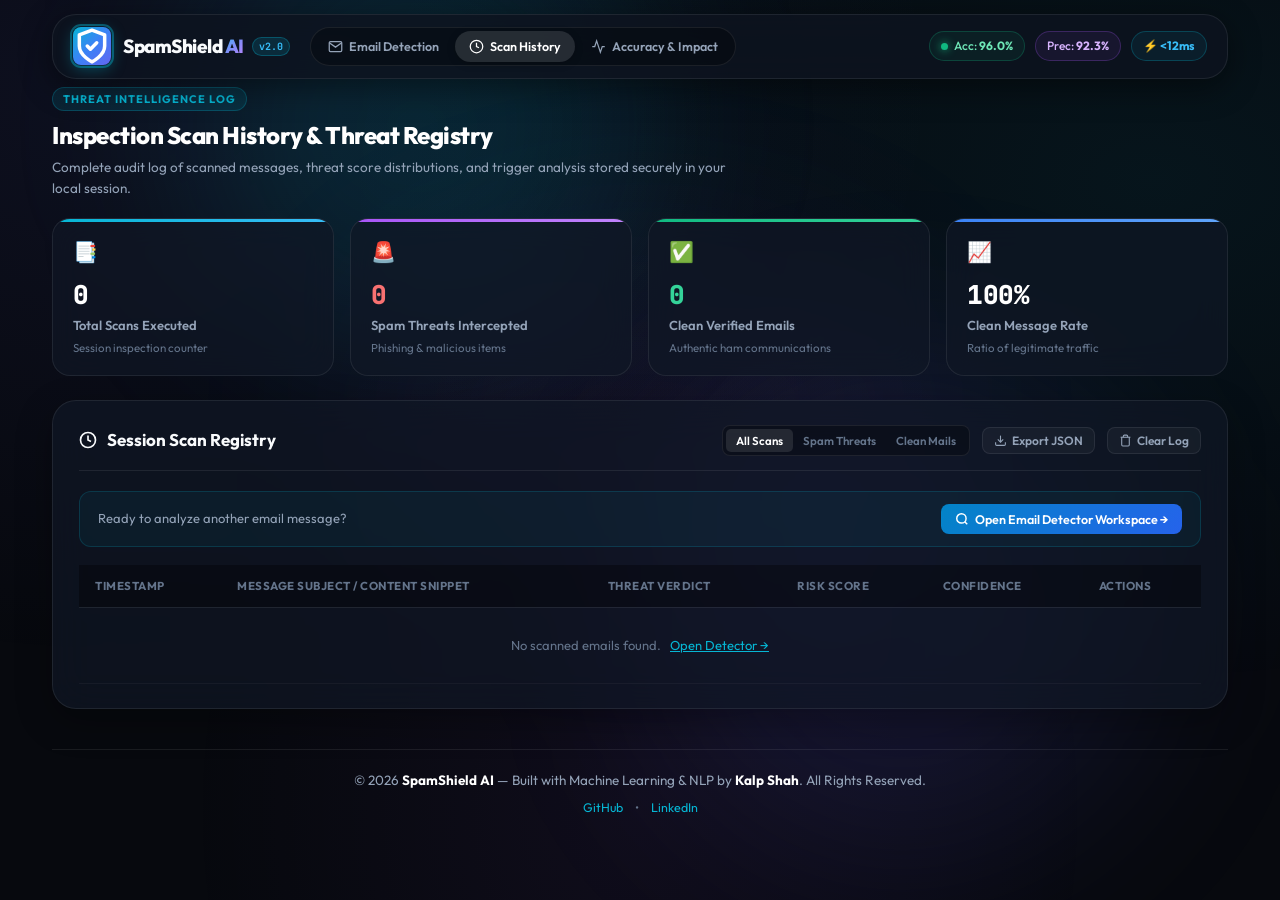
==== frontend/history.html @ fd28c56a "feat: initial commit for SpamShield AI Email Spam Detection web app" ====
<!DOCTYPE html>
<html lang="en">
<head>
  <meta charset="UTF-8" />
  <meta name="viewport" content="width=device-width, initial-scale=1.0" />
  <title>Scan History & Threat Registry — SpamShield AI - Kalp Shah</title>
  <link rel="icon" type="image/svg+xml" href="favicon.svg" />
  <link rel="shortcut icon" href="favicon.svg" />
  <link rel="preconnect" href="https://fonts.googleapis.com">
  <link rel="preconnect" href="https://fonts.gstatic.com" crossorigin>
  <link href="https://fonts.googleapis.com/css2?family=Outfit:wght@300;400;500;600;700;800;900&family=JetBrains+Mono:wght@400;500;600;700&display=swap" rel="stylesheet">
  <link rel="stylesheet" href="style.css" />
</head>
<body>
  <div class="mesh-bg"></div>
  <div class="bg-glow bg-glow-1"></div>
  <div class="bg-glow bg-glow-2"></div>
  <div class="bg-glow bg-glow-3"></div>

  <!-- Sticky Top Navbar -->
  <header class="navbar-wrapper">
    <nav class="navbar">
      <div class="nav-left">
        <a href="index.html" class="brand-link">
          <div class="brand-icon-wrapper">
            <svg class="brand-icon" viewBox="0 0 24 24" fill="none" stroke="currentColor" stroke-width="2.2" stroke-linecap="round" stroke-linejoin="round">
              <path d="M12 22s8-4 8-10V5l-8-3-8 3v7c0 6 8 10 8 10z"/>
              <path d="M9 12l2 2 4-4"/>
            </svg>
            <div class="pulse-ring"></div>
          </div>
          <div class="brand-info">
            <div class="brand-title-row">
              <span class="brand-title">SpamShield <span class="gradient-text">AI</span></span>
              <span class="version-tag">v2.0</span>
            </div>
          </div>
        </a>

        <!-- Navigation Tabs: Separate Pages -->
        <div class="nav-links">
          <a href="index.html" class="nav-tab" data-tab="detector">
            <svg width="15" height="15" viewBox="0 0 24 24" fill="none" stroke="currentColor" stroke-width="2"><path d="M4 4h16c1.1 0 2 .9 2 2v12c0 1.1-.9 2-2 2H4c-1.1 0-2-.9-2-2V6c0-1.1.9-2 2-2z"/><polyline points="22,6 12,13 2,6"/></svg>
            <span>Email Detection</span>
          </a>
          <a href="history.html" class="nav-tab active" data-tab="history">
            <svg width="15" height="15" viewBox="0 0 24 24" fill="none" stroke="currentColor" stroke-width="2"><circle cx="12" cy="12" r="10"/><polyline points="12 6 12 12 16 14"/></svg>
            <span>Scan History</span>
          </a>
          <a href="impact.html" class="nav-tab" data-tab="impact">
            <svg width="15" height="15" viewBox="0 0 24 24" fill="none" stroke="currentColor" stroke-width="2"><polyline points="22 12 18 12 15 21 9 3 6 12 2 12"/></svg>
            <span>Accuracy & Impact</span>
          </a>
        </div>
      </div>

      <!-- Nav Right Metrics Pills -->
      <div class="nav-right">
        <a href="impact.html" class="nav-metric-pill pill-green" title="View Model Accuracy">
          <span class="pill-dot"></span>
          <span>Acc: <strong id="nav-acc-val">96.0%</strong></span>
        </a>
        <a href="impact.html" class="nav-metric-pill pill-purple" title="View Model Precision">
          <span>Prec: <strong id="nav-prec-val">92.3%</strong></span>
        </a>
        <a href="impact.html" class="nav-metric-pill pill-cyan" title="Inference Latency">
          <span>⚡ <strong>&lt;12ms</strong></span>
        </a>
      </div>
    </nav>
  </header>

  <div class="app-wrapper">
    <!-- Header Banner -->
    <div class="section-header-banner">
      <div class="section-header-left">
        <span class="section-pill">Threat Intelligence Log</span>
        <h1 class="section-main-title">Inspection Scan History & Threat Registry</h1>
        <p class="section-main-desc">Complete audit log of scanned messages, threat score distributions, and trigger analysis stored securely in your local session.</p>
      </div>
    </div>

    <!-- History Summary Stats Row -->
    <div class="metrics-grid">
      <div class="metric-card card-cyan">
        <div class="metric-icon">📑</div>
        <div class="metric-data">
          <span class="metric-number" id="hist-stat-total">0</span>
          <span class="metric-name">Total Scans Executed</span>
        </div>
        <div class="metric-sub">Session inspection counter</div>
      </div>

      <div class="metric-card card-purple">
        <div class="metric-icon">🚨</div>
        <div class="metric-data">
          <span class="metric-number" id="hist-stat-spam" style="color: #f87171;">0</span>
          <span class="metric-name">Spam Threats Intercepted</span>
        </div>
        <div class="metric-sub">Phishing & malicious items</div>
      </div>

      <div class="metric-card card-emerald">
        <div class="metric-icon">✅</div>
        <div class="metric-data">
          <span class="metric-number" id="hist-stat-ham" style="color: #34d399;">0</span>
          <span class="metric-name">Clean Verified Emails</span>
        </div>
        <div class="metric-sub">Authentic ham communications</div>
      </div>

      <div class="metric-card card-blue">
        <div class="metric-icon">📈</div>
        <div class="metric-data">
          <span class="metric-number" id="hist-stat-ratio">100%</span>
          <span class="metric-name">Clean Message Rate</span>
        </div>
        <div class="metric-sub">Ratio of legitimate traffic</div>
      </div>
    </div>

    <!-- Main History Glass Panel -->
    <div class="glass-panel history-panel" style="margin-top: 10px;">
      <div class="panel-top-bar">
        <div class="panel-heading">
          <svg width="18" height="18" viewBox="0 0 24 24" fill="none" stroke="currentColor" stroke-width="2.2"><circle cx="12" cy="12" r="10"/><polyline points="12 6 12 12 16 14"/></svg>
          <span>Session Scan Registry</span>
        </div>
        
        <div class="history-controls">
          <div class="filter-group">
            <button type="button" class="filter-btn active" data-filter="all">All Scans</button>
            <button type="button" class="filter-btn" data-filter="spam">Spam Threats</button>
            <button type="button" class="filter-btn" data-filter="ham">Clean Mails</button>
          </div>
          <button type="button" id="btn-export-json" class="action-btn" title="Export inspection records as JSON">
            <svg width="13" height="13" viewBox="0 0 24 24" fill="none" stroke="currentColor" stroke-width="2"><path d="M21 15v4a2 2 0 0 1-2 2H5a2 2 0 0 1-2-2v-4"/><polyline points="7 10 12 15 17 10"/><line x1="12" y1="15" x2="12" y2="3"/></svg>
            Export JSON
          </button>
          <button type="button" id="btn-clear-history" class="action-btn" title="Clear all history records">
            <svg width="13" height="13" viewBox="0 0 24 24" fill="none" stroke="currentColor" stroke-width="2"><polyline points="3 6 5 6 21 6"/><path d="M19 6v14a2 2 0 0 1-2 2H7a2 2 0 0 1-2-2V6m3 0V4a2 2 0 0 1 2-2h4a2 2 0 0 1 2 2v2"/></svg>
            Clear Log
          </button>
        </div>
      </div>

      <!-- Quick Action / New Scan Prompt -->
      <div class="history-quick-bar">
        <span>Ready to analyze another email message?</span>
        <a href="index.html" class="btn-new-scan">
          <svg width="14" height="14" viewBox="0 0 24 24" fill="none" stroke="currentColor" stroke-width="2.5"><circle cx="11" cy="11" r="8"/><line x1="21" y1="21" x2="16.65" y2="16.65"/></svg>
          <span>Open Email Detector Workspace &rarr;</span>
        </a>
      </div>

      <div class="table-responsive">
        <table class="history-table">
          <thead>
            <tr>
              <th>Timestamp</th>
              <th>Message Subject / Content Snippet</th>
              <th>Threat Verdict</th>
              <th>Risk Score</th>
              <th>Confidence</th>
              <th>Actions</th>
            </tr>
          </thead>
          <tbody id="history-body">
            <tr>
              <td colspan="6" class="table-empty">No emails scanned in this session yet. Go to <a href="index.html" style="color: var(--accent-cyan);">Email Detection</a> to scan your first message.</td>
            </tr>
          </tbody>
        </table>
      </div>
    </div>

    <!-- Footer -->
    <footer class="app-footer">
      <div class="footer-content">
        <p>© 2026 <strong>SpamShield AI</strong> — Built with Machine Learning & NLP by <strong>Kalp Shah</strong>. All Rights Reserved.</p>
        <div class="footer-links">
          <a href="https://github.com/K1905-cpu" target="_blank" rel="noopener noreferrer">GitHub</a>
          <span>•</span>
          <a href="https://www.linkedin.com/in/kalp-shah-3024ab333/" target="_blank" rel="noopener noreferrer">LinkedIn</a>
        </div>
      </div>
    </footer>
  </div>

  <script src="history.js"></script>
</body>
</html>
---- frontend/style.css ----
/* ==========================================================================
   SpamShield AI — Enhanced UI/UX Stylesheet with Sticky Navbar & Tabs
   Author: Kalp Shah
   ========================================================================== */

:root {
  --bg-deep: #07090e;
  --bg-surface: #0e131f;
  --panel-bg: rgba(16, 23, 38, 0.7);
  --panel-border: rgba(255, 255, 255, 0.08);
  --panel-hover-border: rgba(255, 255, 255, 0.18);

  --text-primary: #f8fafc;
  --text-secondary: #94a3b8;
  --text-muted: #64748b;

  --accent-cyan: #06b6d4;
  --accent-blue: #3b82f6;
  --accent-indigo: #6366f1;
  --accent-purple: #a855f7;

  --spam-red: #ef4444;
  --spam-red-bg: rgba(239, 68, 68, 0.12);
  --spam-red-border: rgba(239, 68, 68, 0.35);

  --ham-green: #10b981;
  --ham-green-bg: rgba(16, 185, 129, 0.12);
  --ham-green-border: rgba(16, 185, 129, 0.35);

  --radius-sm: 8px;
  --radius-md: 12px;
  --radius-lg: 18px;
  --radius-xl: 24px;

  --font-main: 'Outfit', -apple-system, BlinkMacSystemFont, sans-serif;
  --font-mono: 'JetBrains Mono', monospace;

  --transition: all 0.24s cubic-bezier(0.4, 0, 0.2, 1);
}

* {
  box-sizing: border-box;
  margin: 0;
  padding: 0;
}

html {
  scroll-behavior: smooth;
}

body {
  font-family: var(--font-main);
  background-color: var(--bg-deep);
  color: var(--text-primary);
  min-height: 100vh;
  position: relative;
  overflow-x: hidden;
  line-height: 1.5;
  -webkit-font-smoothing: antialiased;
}

/* Background Ambient Lighting */
.mesh-bg {
  position: fixed;
  top: 0;
  left: 0;
  width: 100%;
  height: 100%;
  background-image: 
    radial-gradient(at 10% 10%, rgba(99, 102, 241, 0.08) 0px, transparent 50%),
    radial-gradient(at 90% 20%, rgba(6, 182, 212, 0.07) 0px, transparent 50%),
    radial-gradient(at 50% 90%, rgba(168, 85, 247, 0.06) 0px, transparent 50%);
  pointer-events: none;
  z-index: 0;
}

.bg-glow {
  position: fixed;
  border-radius: 50%;
  pointer-events: none;
  filter: blur(90px);
  z-index: 0;
}

.bg-glow-1 {
  top: -100px;
  left: 15%;
  width: 450px;
  height: 450px;
  background: rgba(6, 182, 212, 0.14);
}

.bg-glow-2 {
  bottom: 5%;
  right: 10%;
  width: 500px;
  height: 500px;
  background: rgba(99, 102, 241, 0.12);
}

.bg-glow-3 {
  top: 45%;
  left: 50%;
  transform: translate(-50%, -50%);
  width: 600px;
  height: 350px;
  background: rgba(168, 85, 247, 0.05);
}

/* Sticky Top Navbar */
.navbar-wrapper {
  position: sticky;
  top: 14px;
  z-index: 100;
  max-width: 1220px;
  margin: 0 auto 20px auto;
  padding: 0 22px;
}

.navbar {
  display: flex;
  justify-content: space-between;
  align-items: center;
  padding: 12px 20px;
  background: rgba(14, 19, 31, 0.85);
  border: 1px solid var(--panel-border);
  border-radius: var(--radius-xl);
  backdrop-filter: blur(20px);
  -webkit-backdrop-filter: blur(20px);
  box-shadow: 0 8px 32px rgba(0, 0, 0, 0.45);
  gap: 14px;
}

.nav-left {
  display: flex;
  align-items: center;
  gap: 20px;
}

.brand-link {
  display: flex;
  align-items: center;
  gap: 12px;
  text-decoration: none;
  color: inherit;
}

.brand-icon-wrapper {
  position: relative;
  width: 38px;
  height: 38px;
  border-radius: var(--radius-sm);
  background: linear-gradient(135deg, #06b6d4, #3b82f6, #6366f1);
  display: flex;
  align-items: center;
  justify-content: center;
  color: #ffffff;
  box-shadow: 0 4px 15px rgba(6, 182, 212, 0.35);
  flex-shrink: 0;
}

.pulse-ring {
  position: absolute;
  top: -3px;
  left: -3px;
  right: -3px;
  bottom: -3px;
  border-radius: calc(var(--radius-sm) + 3px);
  border: 2px solid rgba(6, 182, 212, 0.4);
  animation: pulse-border 2.5s infinite;
}

@keyframes pulse-border {
  0% { transform: scale(1); opacity: 0.8; }
  50% { transform: scale(1.08); opacity: 0; }
  100% { transform: scale(1); opacity: 0; }
}

.brand-title-row {
  display: flex;
  align-items: center;
  gap: 8px;
}

.brand-title {
  font-size: 19px;
  font-weight: 800;
  letter-spacing: -0.5px;
}

.gradient-text {
  background: linear-gradient(135deg, #38bdf8, #818cf8, #c084fc);
  -webkit-background-clip: text;
  -webkit-text-fill-color: transparent;
}

.version-tag {
  font-size: 10px;
  font-weight: 700;
  background: rgba(6, 182, 212, 0.15);
  color: #38bdf8;
  border: 1px solid rgba(6, 182, 212, 0.3);
  padding: 1px 6px;
  border-radius: 999px;
  font-family: var(--font-mono);
}

/* Nav Tabs */
.nav-links {
  display: flex;
  align-items: center;
  background: rgba(0, 0, 0, 0.3);
  border: 1px solid var(--panel-border);
  border-radius: 999px;
  padding: 3px;
  gap: 2px;
}

@media (max-width: 820px) {
  .nav-links { display: none; }
}

.nav-tab {
  display: inline-flex;
  align-items: center;
  gap: 6px;
  padding: 6px 14px;
  border-radius: 999px;
  font-size: 12.5px;
  font-weight: 600;
  color: var(--text-secondary);
  text-decoration: none;
  transition: var(--transition);
}

.nav-tab:hover {
  color: #ffffff;
  background: rgba(255, 255, 255, 0.06);
}

.nav-tab.active {
  background: rgba(255, 255, 255, 0.12);
  color: #ffffff;
  box-shadow: 0 2px 8px rgba(0, 0, 0, 0.2);
}

/* Nav Right */
.nav-right {
  display: flex;
  align-items: center;
  gap: 10px;
}

.nav-metric-pill {
  display: flex;
  align-items: center;
  gap: 6px;
  padding: 5px 11px;
  border-radius: 999px;
  font-size: 12px;
  font-weight: 500;
  border: 1px solid;
  text-decoration: none;
  cursor: pointer;
  transition: var(--transition);
}

.nav-metric-pill:hover {
  transform: translateY(-1px);
  filter: brightness(1.2);
}

@media (max-width: 600px) {
  .nav-metric-pill { display: none; }
}

.pill-green {
  background: rgba(16, 185, 129, 0.08);
  border-color: rgba(16, 185, 129, 0.25);
  color: #6ee7b7;
}

.pill-purple {
  background: rgba(168, 85, 247, 0.08);
  border-color: rgba(168, 85, 247, 0.25);
  color: #d8b4fe;
}

.pill-cyan {
  background: rgba(6, 182, 212, 0.08);
  border-color: rgba(6, 182, 212, 0.25);
  color: #38bdf8;
}

.pill-dot {
  width: 7px;
  height: 7px;
  background: #10b981;
  border-radius: 50%;
  box-shadow: 0 0 8px #10b981;
}

.creator-badge {
  display: flex;
  align-items: center;
  gap: 6px;
  padding: 6px 12px;
  background: rgba(255, 255, 255, 0.05);
  border: 1px solid var(--panel-border);
  border-radius: 999px;
  font-size: 12px;
  color: var(--text-primary);
  text-decoration: none;
  font-weight: 600;
  transition: var(--transition);
}

.creator-badge:hover {
  background: rgba(255, 255, 255, 0.1);
  border-color: rgba(255, 255, 255, 0.25);
  transform: translateY(-1px);
}

/* App Wrapper */
.app-wrapper {
  max-width: 1220px;
  margin: 0 auto;
  padding: 0 22px 60px 22px;
  position: relative;
  z-index: 1;
}

.section-container {
  margin-bottom: 36px;
  scroll-margin-top: 90px;
}

/* Section Header Banners */
.section-header-banner {
  margin-bottom: 20px;
}

.section-pill {
  display: inline-block;
  font-size: 11px;
  font-weight: 700;
  text-transform: uppercase;
  letter-spacing: 1px;
  background: rgba(6, 182, 212, 0.12);
  color: var(--accent-cyan);
  padding: 3px 10px;
  border-radius: 999px;
  border: 1px solid rgba(6, 182, 212, 0.25);
  margin-bottom: 6px;
}

.section-main-title {
  font-size: 24px;
  font-weight: 800;
  letter-spacing: -0.5px;
  color: #ffffff;
  margin-bottom: 4px;
}

.section-main-desc {
  font-size: 13.5px;
  color: var(--text-secondary);
  max-width: 680px;
}

/* Metrics Grid */
.metrics-grid {
  display: grid;
  grid-template-columns: repeat(4, 1fr);
  gap: 16px;
  margin-bottom: 24px;
}

@media (max-width: 960px) {
  .metrics-grid { grid-template-columns: repeat(2, 1fr); }
}

@media (max-width: 520px) {
  .metrics-grid { grid-template-columns: 1fr; }
}

.metric-card {
  background: var(--panel-bg);
  border: 1px solid var(--panel-border);
  border-radius: var(--radius-lg);
  padding: 18px 20px;
  backdrop-filter: blur(16px);
  -webkit-backdrop-filter: blur(16px);
  position: relative;
  overflow: hidden;
  transition: var(--transition);
}

.metric-card:hover {
  border-color: var(--panel-hover-border);
  transform: translateY(-2px);
  box-shadow: 0 10px 25px rgba(0, 0, 0, 0.3);
}

.metric-card::before {
  content: '';
  position: absolute;
  top: 0;
  left: 0;
  right: 0;
  height: 3px;
}

.card-cyan::before { background: linear-gradient(90deg, #06b6d4, #38bdf8); }
.card-purple::before { background: linear-gradient(90deg, #a855f7, #c084fc); }
.card-blue::before { background: linear-gradient(90deg, #3b82f6, #60a5fa); }
.card-emerald::before { background: linear-gradient(90deg, #10b981, #34d399); }

.metric-icon {
  font-size: 20px;
  margin-bottom: 8px;
}

.metric-number {
  font-size: 26px;
  font-weight: 800;
  color: #ffffff;
  display: block;
  letter-spacing: -0.5px;
  font-family: var(--font-mono);
}

.metric-name {
  font-size: 13px;
  font-weight: 600;
  color: var(--text-secondary);
  display: block;
  margin-top: 2px;
}

.metric-sub {
  font-size: 11.5px;
  color: var(--text-muted);
  margin-top: 4px;
}

/* Glass Panels */
.glass-panel {
  background: var(--panel-bg);
  border: 1px solid var(--panel-border);
  border-radius: var(--radius-xl);
  padding: 24px 26px;
  backdrop-filter: blur(20px);
  -webkit-backdrop-filter: blur(20px);
  box-shadow: 0 12px 36px rgba(0, 0, 0, 0.3);
}

.panel-top-bar {
  display: flex;
  justify-content: space-between;
  align-items: center;
  margin-bottom: 20px;
  padding-bottom: 14px;
  border-bottom: 1px solid var(--panel-border);
}

.panel-heading {
  display: flex;
  align-items: center;
  gap: 10px;
  font-size: 17px;
  font-weight: 700;
  color: var(--text-primary);
}

.panel-quick-actions {
  display: flex;
  align-items: center;
  gap: 8px;
}

.action-btn {
  display: inline-flex;
  align-items: center;
  gap: 5px;
  padding: 5px 11px;
  background: rgba(255, 255, 255, 0.04);
  border: 1px solid var(--panel-border);
  border-radius: var(--radius-sm);
  color: var(--text-secondary);
  font-size: 12px;
  font-weight: 600;
  cursor: pointer;
  transition: var(--transition);
  font-family: inherit;
}

.action-btn:hover {
  background: rgba(255, 255, 255, 0.09);
  color: #fff;
  border-color: rgba(255, 255, 255, 0.2);
}

.badge-status {
  font-size: 12px;
  font-weight: 600;
  padding: 4px 12px;
  border-radius: 999px;
  background: rgba(255, 255, 255, 0.05);
  color: var(--text-secondary);
  border: 1px solid var(--panel-border);
}

/* Workspace Grid */
.workspace-grid {
  display: grid;
  grid-template-columns: 1.15fr 1fr;
  gap: 24px;
}

@media (max-width: 980px) {
  .workspace-grid { grid-template-columns: 1fr; }
}

/* Real-World Samples Drawer */
.samples-container {
  margin-bottom: 20px;
  background: rgba(0, 0, 0, 0.25);
  border: 1px solid var(--panel-border);
  border-radius: var(--radius-md);
  padding: 14px 16px;
}

.samples-header {
  margin-bottom: 10px;
}

.samples-title {
  font-size: 12px;
  font-weight: 700;
  color: var(--text-secondary);
  text-transform: uppercase;
  letter-spacing: 0.5px;
}

.samples-chips {
  display: grid;
  grid-template-columns: repeat(2, 1fr);
  gap: 8px;
}

@media (max-width: 600px) {
  .samples-chips { grid-template-columns: 1fr; }
}

.sample-chip {
  display: flex;
  align-items: center;
  gap: 8px;
  padding: 8px 12px;
  background: rgba(255, 255, 255, 0.03);
  border: 1px solid var(--panel-border);
  border-radius: var(--radius-sm);
  color: var(--text-secondary);
  font-size: 12.5px;
  font-weight: 500;
  cursor: pointer;
  text-align: left;
  transition: var(--transition);
  font-family: inherit;
}

.sample-chip:hover {
  background: rgba(255, 255, 255, 0.08);
  color: #ffffff;
  transform: translateY(-1px);
}

.chip-dot {
  width: 8px;
  height: 8px;
  border-radius: 50%;
  flex-shrink: 0;
}

.spam-dot { background: #ef4444; box-shadow: 0 0 6px #ef4444; }
.ham-dot { background: #10b981; box-shadow: 0 0 6px #10b981; }

.chip-spam:hover { border-color: rgba(239, 68, 68, 0.4); }
.chip-ham:hover { border-color: rgba(16, 185, 129, 0.4); }

/* Fields */
.field-block {
  margin-bottom: 16px;
}

.field-label-row {
  display: flex;
  justify-content: space-between;
  align-items: center;
  margin-bottom: 7px;
}

.field-label {
  font-size: 13px;
  font-weight: 600;
  color: var(--text-secondary);
  display: block;
}

.opt-tag {
  font-size: 11.5px;
  color: var(--text-muted);
  font-weight: normal;
}

.req-tag {
  color: #ef4444;
  font-weight: bold;
}

.text-meta {
  font-size: 11.5px;
  color: var(--text-muted);
  font-family: var(--font-mono);
}

.styled-input,
.styled-textarea {
  width: 100%;
  background: rgba(9, 13, 22, 0.65);
  border: 1px solid var(--panel-border);
  border-radius: var(--radius-md);
  color: #ffffff;
  padding: 12px 16px;
  font-family: inherit;
  font-size: 13.5px;
  transition: var(--transition);
  outline: none;
}

.styled-input:focus,
.styled-textarea:focus {
  border-color: var(--accent-cyan);
  background: rgba(9, 13, 22, 0.95);
  box-shadow: 0 0 0 3px rgba(6, 182, 212, 0.15);
}

.styled-textarea {
  resize: vertical;
  min-height: 150px;
  line-height: 1.6;
}

/* Submit Button */
.submit-btn {
  width: 100%;
  position: relative;
  overflow: hidden;
  padding: 14px 24px;
  background: linear-gradient(135deg, #0284c7, #2563eb, #4f46e5);
  border: none;
  border-radius: var(--radius-md);
  color: #ffffff;
  font-size: 15px;
  font-weight: 700;
  cursor: pointer;
  transition: var(--transition);
  box-shadow: 0 4px 20px rgba(37, 99, 235, 0.35);
  font-family: inherit;
}

.submit-btn:hover {
  transform: translateY(-2px);
  box-shadow: 0 8px 28px rgba(37, 99, 235, 0.5);
  background: linear-gradient(135deg, #0369a1, #1d4ed8, #4338ca);
}

.btn-content {
  display: flex;
  align-items: center;
  justify-content: center;
  gap: 10px;
  position: relative;
  z-index: 2;
}

/* Empty State / Radar */
.empty-state {
  text-align: center;
  padding: 50px 24px;
  color: var(--text-secondary);
}

.radar-scan {
  position: relative;
  width: 100px;
  height: 100px;
  margin: 0 auto 20px auto;
  display: flex;
  align-items: center;
  justify-content: center;
}

.radar-circle {
  position: absolute;
  border-radius: 50%;
  border: 1px solid rgba(6, 182, 212, 0.3);
}

.circle-1 {
  width: 50px;
  height: 50px;
  animation: pulse-radar 2.5s infinite ease-out;
}

.circle-2 {
  width: 80px;
  height: 80px;
  animation: pulse-radar 2.5s infinite ease-out 0.8s;
}

.circle-3 {
  width: 100px;
  height: 100px;
  animation: pulse-radar 2.5s infinite ease-out 1.6s;
}

@keyframes pulse-radar {
  0% { transform: scale(0.6); opacity: 0.8; }
  100% { transform: scale(1.3); opacity: 0; }
}

.radar-icon {
  color: var(--accent-cyan);
  position: relative;
  z-index: 2;
}

.empty-title {
  font-size: 18px;
  font-weight: 700;
  color: #ffffff;
  margin-bottom: 8px;
}

.empty-desc {
  font-size: 13.5px;
  line-height: 1.6;
  max-width: 360px;
  margin: 0 auto;
  color: var(--text-muted);
}

/* Result Details */
.hidden { display: none !important; }

.verdict-banner {
  display: flex;
  justify-content: space-between;
  align-items: center;
  padding: 20px 22px;
  border-radius: var(--radius-lg);
  border: 1px solid;
  margin-bottom: 20px;
  transition: var(--transition);
}

.verdict-spam {
  background: var(--spam-red-bg);
  border-color: var(--spam-red-border);
}

.verdict-ham {
  background: var(--ham-green-bg);
  border-color: var(--ham-green-border);
}

.verdict-badge {
  display: inline-block;
  font-size: 11px;
  font-weight: 800;
  text-transform: uppercase;
  letter-spacing: 0.5px;
  padding: 3px 9px;
  border-radius: 4px;
  margin-bottom: 8px;
}

.verdict-heading {
  font-size: 24px;
  font-weight: 800;
  letter-spacing: -0.5px;
}

.verdict-model-used {
  font-size: 12px;
  color: var(--text-secondary);
  margin-top: 4px;
}

/* Gauge SVG Meter */
.gauge-wrapper { flex-shrink: 0; }

.gauge-box {
  position: relative;
  width: 90px;
  height: 90px;
}

.gauge-svg {
  width: 100%;
  height: 100%;
  transform: rotate(-90deg);
}

.gauge-bg-circle {
  fill: none;
  stroke: rgba(255, 255, 255, 0.08);
  stroke-width: 8;
}

.gauge-progress-circle {
  fill: none;
  stroke-width: 8;
  stroke-linecap: round;
  stroke-dasharray: 264;
  stroke-dashoffset: 264;
  transition: stroke-dashoffset 0.8s cubic-bezier(0.4, 0, 0.2, 1), stroke 0.3s;
}

.gauge-center-val {
  position: absolute;
  top: 0;
  left: 0;
  width: 100%;
  height: 100%;
  display: flex;
  flex-direction: column;
  align-items: center;
  justify-content: center;
}

.gauge-val {
  font-size: 22px;
  font-weight: 800;
  font-family: var(--font-mono);
  line-height: 1;
}

.gauge-label {
  font-size: 9px;
  color: var(--text-muted);
  text-transform: uppercase;
  font-weight: 700;
  margin-top: 2px;
}

/* Probability Grid */
.prob-grid {
  display: grid;
  grid-template-columns: 1fr 1fr;
  gap: 12px;
  margin-bottom: 16px;
}

@media (max-width: 500px) {
  .prob-grid { grid-template-columns: 1fr; }
}

.prob-box {
  background: rgba(0, 0, 0, 0.3);
  border: 1px solid var(--panel-border);
  border-radius: var(--radius-md);
  padding: 12px 14px;
}

.prob-header {
  display: flex;
  justify-content: space-between;
  align-items: center;
  font-size: 12px;
  font-weight: 600;
  margin-bottom: 8px;
  color: var(--text-secondary);
}

.prob-percentage {
  font-family: var(--font-mono);
  font-weight: 700;
  font-size: 13px;
}

.text-red { color: #f87171; }
.text-green { color: #34d399; }
.text-cyan { color: var(--accent-cyan); }

.prob-track {
  width: 100%;
  height: 7px;
  background: rgba(255, 255, 255, 0.05);
  border-radius: 999px;
  overflow: hidden;
}

.prob-fill {
  height: 100%;
  border-radius: 999px;
  transition: width 0.7s cubic-bezier(0.4, 0, 0.2, 1);
}

.fill-spam { background: linear-gradient(90deg, #f97316, #ef4444); }
.fill-ham { background: linear-gradient(90deg, #06b6d4, #10b981); }

/* Section Cards */
.section-card {
  background: rgba(0, 0, 0, 0.25);
  border: 1px solid var(--panel-border);
  border-radius: var(--radius-md);
  padding: 14px 16px;
  margin-bottom: 14px;
}

.section-card-title {
  display: flex;
  align-items: center;
  gap: 8px;
  font-size: 12px;
  font-weight: 700;
  color: var(--text-secondary);
  margin-bottom: 10px;
  text-transform: uppercase;
  letter-spacing: 0.5px;
}

.trigger-chips {
  display: flex;
  flex-wrap: wrap;
  gap: 6px;
}

.trigger-badge {
  background: rgba(239, 68, 68, 0.16);
  border: 1px solid rgba(239, 68, 68, 0.35);
  color: #fca5a5;
  font-family: var(--font-mono);
  font-size: 11.5px;
  font-weight: 600;
  padding: 3px 8px;
  border-radius: 4px;
}

.clean-badge {
  color: #34d399;
  font-size: 12.5px;
  font-weight: 500;
}

.reasons-bullet-list {
  margin-left: 18px;
  font-size: 13px;
  color: var(--text-primary);
  line-height: 1.6;
}

.reasons-bullet-list li { margin-bottom: 4px; }

.action-footer-row { margin-top: 14px; }

.btn-copy {
  width: 100%;
  display: flex;
  align-items: center;
  justify-content: center;
  gap: 8px;
  padding: 10px;
  background: rgba(255, 255, 255, 0.04);
  border: 1px solid var(--panel-border);
  border-radius: var(--radius-sm);
  color: var(--text-secondary);
  font-size: 12.5px;
  font-weight: 600;
  cursor: pointer;
  transition: var(--transition);
  font-family: inherit;
}

.btn-copy:hover {
  background: rgba(255, 255, 255, 0.09);
  color: #ffffff;
  border-color: rgba(255, 255, 255, 0.2);
}

/* Impact Grid */
.impact-grid {
  display: grid;
  grid-template-columns: 1.15fr 1fr;
  gap: 24px;
}

@media (max-width: 980px) {
  .impact-grid { grid-template-columns: 1fr; }
}

.impact-points {
  display: flex;
  flex-direction: column;
  gap: 16px;
  margin-top: 6px;
}

.impact-item {
  display: flex;
  gap: 14px;
  align-items: flex-start;
  padding: 12px 14px;
  background: rgba(0, 0, 0, 0.25);
  border: 1px solid var(--panel-border);
  border-radius: var(--radius-md);
}

.impact-item-icon {
  width: 36px;
  height: 36px;
  border-radius: var(--radius-sm);
  display: flex;
  align-items: center;
  justify-content: center;
  font-size: 18px;
  flex-shrink: 0;
}

.bg-red-soft { background: rgba(239, 68, 68, 0.15); }
.bg-amber-soft { background: rgba(245, 158, 11, 0.15); }
.bg-green-soft { background: rgba(16, 185, 129, 0.15); }

.impact-item-text strong {
  font-size: 14px;
  color: #ffffff;
  display: block;
  margin-bottom: 3px;
}

.impact-item-text p {
  font-size: 12.5px;
  color: var(--text-secondary);
  line-height: 1.5;
}

/* Benchmark Card */
.benchmark-list {
  display: flex;
  flex-direction: column;
  gap: 14px;
  margin-top: 6px;
  margin-bottom: 16px;
}

.benchmark-row {
  background: rgba(0, 0, 0, 0.25);
  border: 1px solid var(--panel-border);
  border-radius: var(--radius-md);
  padding: 12px 14px;
}

.benchmark-info {
  display: flex;
  justify-content: space-between;
  font-size: 13px;
  font-weight: 600;
  margin-bottom: 8px;
}

.clf-score {
  font-family: var(--font-mono);
  font-weight: 700;
}

.benchmark-bar-track {
  width: 100%;
  height: 8px;
  background: rgba(255, 255, 255, 0.05);
  border-radius: 999px;
  overflow: hidden;
}

.benchmark-bar-fill {
  height: 100%;
  border-radius: 999px;
}

.fill-cyan { background: linear-gradient(90deg, #06b6d4, #38bdf8); }
.fill-purple { background: linear-gradient(90deg, #a855f7, #c084fc); }
.fill-blue { background: linear-gradient(90deg, #3b82f6, #60a5fa); }

.benchmark-note {
  font-size: 12px;
  color: var(--text-secondary);
  background: rgba(6, 182, 212, 0.06);
  border: 1px solid rgba(6, 182, 212, 0.2);
  border-radius: var(--radius-sm);
  padding: 10px 12px;
  line-height: 1.5;
}

/* History Table */
.history-controls {
  display: flex;
  align-items: center;
  gap: 12px;
}

.filter-group {
  display: flex;
  background: rgba(0, 0, 0, 0.3);
  border: 1px solid var(--panel-border);
  border-radius: var(--radius-sm);
  padding: 3px;
}

.filter-btn {
  background: transparent;
  border: none;
  color: var(--text-muted);
  font-size: 11.5px;
  font-weight: 600;
  padding: 4px 10px;
  border-radius: 5px;
  cursor: pointer;
  transition: var(--transition);
  font-family: inherit;
}

.filter-btn.active {
  background: rgba(255, 255, 255, 0.1);
  color: #ffffff;
}

.table-responsive { overflow-x: auto; }

.history-table {
  width: 100%;
  border-collapse: collapse;
  font-size: 13px;
}

.history-table th {
  text-align: left;
  padding: 12px 16px;
  background: rgba(0, 0, 0, 0.35);
  color: var(--text-muted);
  font-size: 11.5px;
  font-weight: 700;
  text-transform: uppercase;
  letter-spacing: 0.5px;
  border-bottom: 1px solid var(--panel-border);
}

.history-table td {
  padding: 14px 16px;
  border-bottom: 1px solid rgba(255, 255, 255, 0.04);
}

.table-badge {
  display: inline-block;
  padding: 3px 9px;
  border-radius: 4px;
  font-size: 11px;
  font-weight: 700;
  letter-spacing: 0.5px;
}

.table-badge-spam {
  background: rgba(239, 68, 68, 0.2);
  color: #fca5a5;
  border: 1px solid rgba(239, 68, 68, 0.35);
}

.table-badge-ham {
  background: rgba(16, 185, 129, 0.2);
  color: #6ee7b7;
  border: 1px solid rgba(16, 185, 129, 0.35);
}

.table-empty {
  text-align: center;
  padding: 28px !important;
  color: var(--text-muted);
}

.btn-table-retest {
  background: transparent;
  border: 1px solid var(--panel-border);
  color: var(--text-secondary);
  font-size: 11.5px;
  padding: 3px 8px;
  border-radius: 4px;
  cursor: pointer;
  transition: var(--transition);
}

.btn-table-retest:hover {
  color: #fff;
  border-color: var(--accent-cyan);
}

/* Footer */
.app-footer {
  margin-top: 40px;
  text-align: center;
  padding-top: 20px;
  border-top: 1px solid var(--panel-border);
}

.footer-content p {
  font-size: 13.5px;
  color: var(--text-secondary);
  margin-bottom: 8px;
}

.footer-content strong { color: #ffffff; }

.footer-links {
  display: flex;
  justify-content: center;
  align-items: center;
  gap: 12px;
  font-size: 12.5px;
  color: var(--text-muted);
}

.footer-links a {
  color: var(--accent-cyan);
  text-decoration: none;
  transition: var(--transition);
}

.footer-links a:hover {
  text-decoration: underline;
  color: #38bdf8;
}

/* Multi-Page Navigation Enhancements */
.action-footer-row {
  display: flex;
  justify-content: space-between;
  align-items: center;
  flex-wrap: wrap;
  gap: 12px;
  margin-top: 20px;
  padding-top: 14px;
  border-top: 1px solid var(--panel-border);
}

.btn-view-history-link {
  color: var(--accent-cyan);
  font-size: 13px;
  font-weight: 600;
  text-decoration: none;
  display: inline-flex;
  align-items: center;
  gap: 6px;
  transition: var(--transition);
}

.btn-view-history-link:hover {
  color: #38bdf8;
  transform: translateX(3px);
}

.history-quick-bar {
  display: flex;
  justify-content: space-between;
  align-items: center;
  flex-wrap: wrap;
  gap: 12px;
  padding: 12px 18px;
  margin-bottom: 18px;
  background: rgba(6, 182, 212, 0.06);
  border: 1px solid rgba(6, 182, 212, 0.18);
  border-radius: var(--radius-md);
  font-size: 13px;
  color: var(--text-secondary);
}

.btn-new-scan {
  display: inline-flex;
  align-items: center;
  gap: 6px;
  background: linear-gradient(135deg, #0284c7, #2563eb);
  color: #fff;
  padding: 6px 14px;
  border-radius: var(--radius-sm);
  font-size: 12.5px;
  font-weight: 600;
  text-decoration: none;
  transition: var(--transition);
}

.btn-new-scan:hover {
  transform: translateY(-1px);
  box-shadow: 0 4px 14px rgba(37, 99, 235, 0.4);
}

/* Technical Pipeline Step Cards */
.pipeline-steps-grid {
  display: grid;
  grid-template-columns: repeat(4, 1fr);
  gap: 16px;
}

@media (max-width: 900px) {
  .pipeline-steps-grid { grid-template-columns: repeat(2, 1fr); }
}

@media (max-width: 540px) {
  .pipeline-steps-grid { grid-template-columns: 1fr; }
}

.pipeline-step-card {
  background: rgba(0, 0, 0, 0.25);
  border: 1px solid var(--panel-border);
  border-radius: var(--radius-md);
  padding: 16px 18px;
  position: relative;
  transition: var(--transition);
}

.pipeline-step-card:hover {
  border-color: var(--panel-hover-border);
  transform: translateY(-2px);
}

.step-num {
  font-family: var(--font-mono);
  font-size: 11px;
  font-weight: 700;
  color: var(--accent-cyan);
  background: rgba(6, 182, 212, 0.12);
  padding: 2px 7px;
  border-radius: 4px;
  display: inline-block;
  margin-bottom: 10px;
}

.step-title {
  font-size: 15px;
  font-weight: 700;
  color: #fff;
  margin-bottom: 6px;
}

.step-desc {
  font-size: 12.5px;
  line-height: 1.55;
  color: var(--text-secondary);
}

/* CTA Banner */
.cta-banner {
  display: flex;
  justify-content: space-between;
  align-items: center;
  flex-wrap: wrap;
  gap: 16px;
  background: linear-gradient(135deg, rgba(6, 182, 212, 0.12), rgba(99, 102, 241, 0.12));
  border: 1px solid rgba(6, 182, 212, 0.25);
  border-radius: var(--radius-lg);
  padding: 22px 28px;
  margin-bottom: 24px;
}

.cta-left h3 {
  font-size: 18px;
  font-weight: 800;
  color: #fff;
  margin-bottom: 4px;
}

.cta-left p {
  font-size: 13px;
  color: var(--text-secondary);
}

.cta-btn {
  display: inline-flex;
  align-items: center;
  gap: 8px;
  background: linear-gradient(135deg, #0284c7, #2563eb, #4f46e5);
  color: #fff;
  padding: 10px 20px;
  border-radius: var(--radius-md);
  font-size: 13.5px;
  font-weight: 700;
  text-decoration: none;
  box-shadow: 0 4px 16px rgba(37, 99, 235, 0.35);
  transition: var(--transition);
}

.cta-btn:hover {
  transform: translateY(-2px);
  box-shadow: 0 8px 24px rgba(37, 99, 235, 0.5);
}
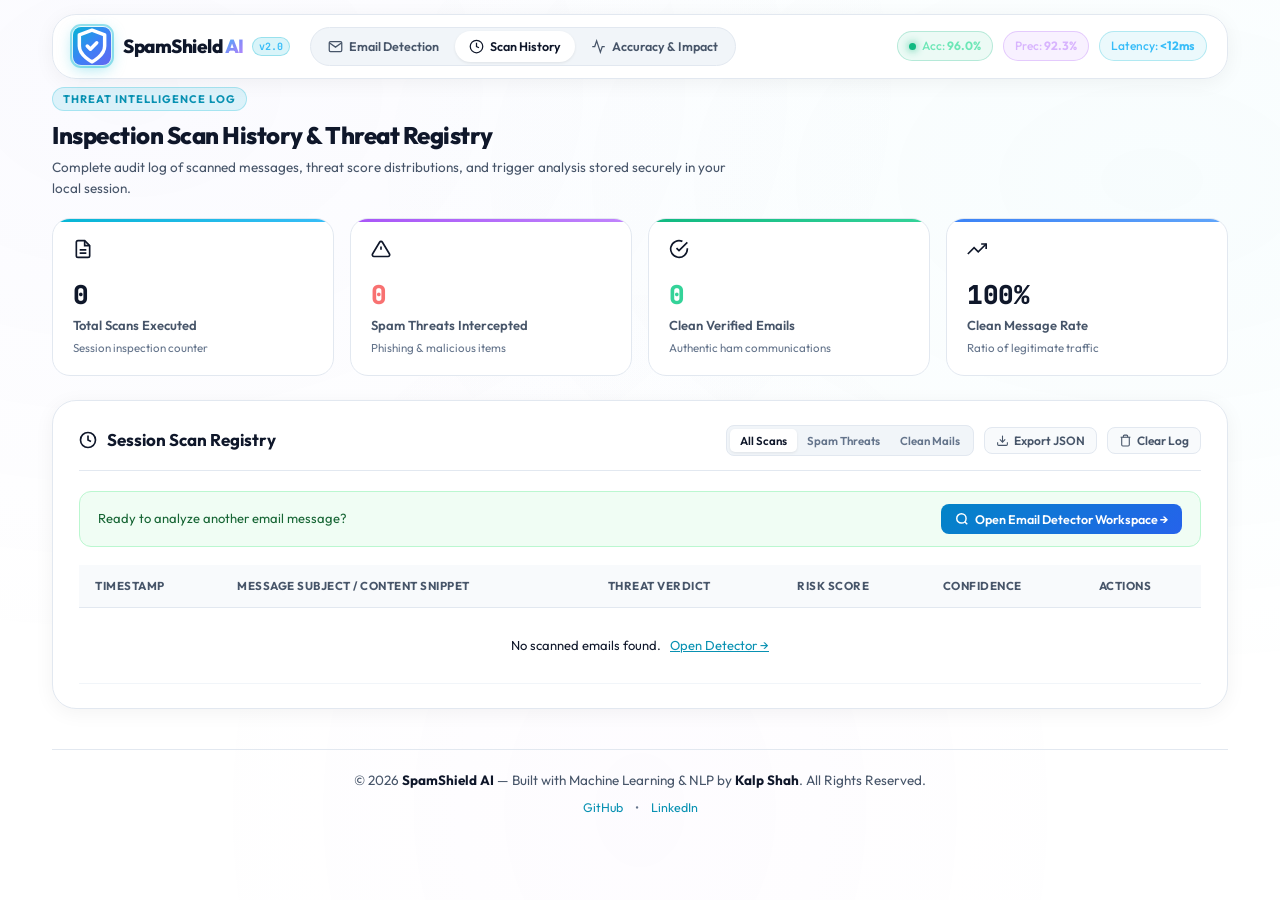
==== commit 81ff4f36: "Update UI: clean professional white theme and remove all emojis" ====
--- a/frontend/history.html
+++ b/frontend/history.html
@@ -64,7 +64,7 @@
           <span>Prec: <strong id="nav-prec-val">92.3%</strong></span>
         </a>
         <a href="impact.html" class="nav-metric-pill pill-cyan" title="Inference Latency">
-          <span>⚡ <strong>&lt;12ms</strong></span>
+          <span>Latency: <strong>&lt;12ms</strong></span>
         </a>
       </div>
     </nav>
@@ -83,7 +83,9 @@
     <!-- History Summary Stats Row -->
     <div class="metrics-grid">
       <div class="metric-card card-cyan">
-        <div class="metric-icon">📑</div>
+        <div class="metric-icon">
+          <svg width="20" height="20" viewBox="0 0 24 24" fill="none" stroke="currentColor" stroke-width="2"><path d="M14 2H6a2 2 0 0 0-2 2v16a2 2 0 0 0 2 2h12a2 2 0 0 0 2-2V8z"/><polyline points="14 2 14 8 20 8"/><line x1="16" y1="13" x2="8" y2="13"/><line x1="16" y1="17" x2="8" y2="17"/></svg>
+        </div>
         <div class="metric-data">
           <span class="metric-number" id="hist-stat-total">0</span>
           <span class="metric-name">Total Scans Executed</span>
@@ -92,7 +94,9 @@
       </div>
 
       <div class="metric-card card-purple">
-        <div class="metric-icon">🚨</div>
+        <div class="metric-icon">
+          <svg width="20" height="20" viewBox="0 0 24 24" fill="none" stroke="currentColor" stroke-width="2"><path d="M10.29 3.86L1.82 18a2 2 0 0 0 1.71 3h16.94a2 2 0 0 0 1.71-3L13.71 3.86a2 2 0 0 0-3.42 0z"/><line x1="12" y1="9" x2="12" y2="13"/><line x1="12" y1="17" x2="12.01" y2="17"/></svg>
+        </div>
         <div class="metric-data">
           <span class="metric-number" id="hist-stat-spam" style="color: #f87171;">0</span>
           <span class="metric-name">Spam Threats Intercepted</span>
@@ -101,7 +105,9 @@
       </div>
 
       <div class="metric-card card-emerald">
-        <div class="metric-icon">✅</div>
+        <div class="metric-icon">
+          <svg width="20" height="20" viewBox="0 0 24 24" fill="none" stroke="currentColor" stroke-width="2"><path d="M22 11.08V12a10 10 0 1 1-5.93-9.14"/><polyline points="22 4 12 14.01 9 11.01"/></svg>
+        </div>
         <div class="metric-data">
           <span class="metric-number" id="hist-stat-ham" style="color: #34d399;">0</span>
           <span class="metric-name">Clean Verified Emails</span>
@@ -110,7 +116,9 @@
       </div>
 
       <div class="metric-card card-blue">
-        <div class="metric-icon">📈</div>
+        <div class="metric-icon">
+          <svg width="20" height="20" viewBox="0 0 24 24" fill="none" stroke="currentColor" stroke-width="2"><polyline points="23 6 13.5 15.5 8.5 10.5 1 18"/><polyline points="17 6 23 6 23 12"/></svg>
+        </div>
         <div class="metric-data">
           <span class="metric-number" id="hist-stat-ratio">100%</span>
           <span class="metric-name">Clean Message Rate</span>
--- a/frontend/style.css
+++ b/frontend/style.css
@@ -4,28 +4,28 @@
    ========================================================================== */
 
 :root {
-  --bg-deep: #07090e;
-  --bg-surface: #0e131f;
-  --panel-bg: rgba(16, 23, 38, 0.7);
-  --panel-border: rgba(255, 255, 255, 0.08);
-  --panel-hover-border: rgba(255, 255, 255, 0.18);
-
-  --text-primary: #f8fafc;
-  --text-secondary: #94a3b8;
+  --bg-deep: #ffffff;
+  --bg-surface: #f8fafc;
+  --panel-bg: #ffffff;
+  --panel-border: #e2e8f0;
+  --panel-hover-border: #cbd5e1;
+
+  --text-primary: #0f172a;
+  --text-secondary: #475569;
   --text-muted: #64748b;
 
-  --accent-cyan: #06b6d4;
-  --accent-blue: #3b82f6;
-  --accent-indigo: #6366f1;
-  --accent-purple: #a855f7;
-
-  --spam-red: #ef4444;
-  --spam-red-bg: rgba(239, 68, 68, 0.12);
-  --spam-red-border: rgba(239, 68, 68, 0.35);
-
-  --ham-green: #10b981;
-  --ham-green-bg: rgba(16, 185, 129, 0.12);
-  --ham-green-border: rgba(16, 185, 129, 0.35);
+  --accent-cyan: #0891b2;
+  --accent-blue: #2563eb;
+  --accent-indigo: #4f46e5;
+  --accent-purple: #9333ea;
+
+  --spam-red: #dc2626;
+  --spam-red-bg: #fef2f2;
+  --spam-red-border: #fecaca;
+
+  --ham-green: #059669;
+  --ham-green-bg: #f0fdf4;
+  --ham-green-border: #bbf7d0;
 
   --radius-sm: 8px;
   --radius-md: 12px;
@@ -59,7 +59,7 @@
   -webkit-font-smoothing: antialiased;
 }
 
-/* Background Ambient Lighting */
+/* Background Ambient Lighting (Clean Subtle Light) */
 .mesh-bg {
   position: fixed;
   top: 0;
@@ -67,44 +67,15 @@
   width: 100%;
   height: 100%;
   background-image: 
-    radial-gradient(at 10% 10%, rgba(99, 102, 241, 0.08) 0px, transparent 50%),
-    radial-gradient(at 90% 20%, rgba(6, 182, 212, 0.07) 0px, transparent 50%),
-    radial-gradient(at 50% 90%, rgba(168, 85, 247, 0.06) 0px, transparent 50%);
+    radial-gradient(at 10% 10%, rgba(99, 102, 241, 0.03) 0px, transparent 50%),
+    radial-gradient(at 90% 20%, rgba(6, 182, 212, 0.03) 0px, transparent 50%),
+    radial-gradient(at 50% 90%, rgba(168, 85, 247, 0.02) 0px, transparent 50%);
   pointer-events: none;
   z-index: 0;
 }
 
 .bg-glow {
-  position: fixed;
-  border-radius: 50%;
-  pointer-events: none;
-  filter: blur(90px);
-  z-index: 0;
-}
-
-.bg-glow-1 {
-  top: -100px;
-  left: 15%;
-  width: 450px;
-  height: 450px;
-  background: rgba(6, 182, 212, 0.14);
-}
-
-.bg-glow-2 {
-  bottom: 5%;
-  right: 10%;
-  width: 500px;
-  height: 500px;
-  background: rgba(99, 102, 241, 0.12);
-}
-
-.bg-glow-3 {
-  top: 45%;
-  left: 50%;
-  transform: translate(-50%, -50%);
-  width: 600px;
-  height: 350px;
-  background: rgba(168, 85, 247, 0.05);
+  display: none;
 }
 
 /* Sticky Top Navbar */
@@ -117,24 +88,51 @@
   padding: 0 22px;
 }
 
+@media (max-width: 768px) {
+  .navbar-wrapper {
+    top: 8px;
+    padding: 0 12px;
+    margin-bottom: 16px;
+  }
+}
+
 .navbar {
   display: flex;
   justify-content: space-between;
   align-items: center;
   padding: 12px 20px;
-  background: rgba(14, 19, 31, 0.85);
+  background: rgba(255, 255, 255, 0.95);
   border: 1px solid var(--panel-border);
   border-radius: var(--radius-xl);
   backdrop-filter: blur(20px);
   -webkit-backdrop-filter: blur(20px);
-  box-shadow: 0 8px 32px rgba(0, 0, 0, 0.45);
+  box-shadow: 0 4px 20px rgba(0, 0, 0, 0.05);
   gap: 14px;
 }
 
+@media (max-width: 768px) {
+  .navbar {
+    flex-direction: column;
+    align-items: stretch;
+    padding: 12px 14px;
+    gap: 10px;
+    border-radius: var(--radius-lg);
+  }
+}
+
 .nav-left {
   display: flex;
   align-items: center;
   gap: 20px;
+  justify-content: space-between;
+}
+
+@media (max-width: 768px) {
+  .nav-left {
+    flex-direction: column;
+    align-items: stretch;
+    gap: 10px;
+  }
 }
 
 .brand-link {
@@ -188,6 +186,12 @@
   letter-spacing: -0.5px;
 }
 
+@media (max-width: 480px) {
+  .brand-title {
+    font-size: 17px;
+  }
+}
+
 .gradient-text {
   background: linear-gradient(135deg, #38bdf8, #818cf8, #c084fc);
   -webkit-background-clip: text;
@@ -209,20 +213,29 @@
 .nav-links {
   display: flex;
   align-items: center;
-  background: rgba(0, 0, 0, 0.3);
+  background: #f1f5f9;
   border: 1px solid var(--panel-border);
   border-radius: 999px;
   padding: 3px;
   gap: 2px;
 }
 
-@media (max-width: 820px) {
-  .nav-links { display: none; }
+@media (max-width: 768px) {
+  .nav-links {
+    width: 100%;
+    overflow-x: auto;
+    -webkit-overflow-scrolling: touch;
+    border-radius: var(--radius-sm);
+    justify-content: space-between;
+    padding: 4px;
+    gap: 4px;
+  }
 }
 
 .nav-tab {
   display: inline-flex;
   align-items: center;
+  justify-content: center;
   gap: 6px;
   padding: 6px 14px;
   border-radius: 999px;
@@ -231,17 +244,40 @@
   color: var(--text-secondary);
   text-decoration: none;
   transition: var(--transition);
+  white-space: nowrap;
+  flex-shrink: 0;
+}
+
+@media (max-width: 768px) {
+  .nav-tab {
+    flex: 1;
+    border-radius: 6px;
+    padding: 7px 10px;
+    font-size: 12px;
+  }
+}
+
+@media (max-width: 420px) {
+  .nav-tab {
+    padding: 6px 8px;
+    font-size: 11px;
+    gap: 4px;
+  }
+  .nav-tab svg {
+    width: 13px;
+    height: 13px;
+  }
 }
 
 .nav-tab:hover {
-  color: #ffffff;
-  background: rgba(255, 255, 255, 0.06);
+  color: var(--text-primary);
+  background: #e2e8f0;
 }
 
 .nav-tab.active {
-  background: rgba(255, 255, 255, 0.12);
-  color: #ffffff;
-  box-shadow: 0 2px 8px rgba(0, 0, 0, 0.2);
+  background: #ffffff;
+  color: var(--text-primary);
+  box-shadow: 0 1px 3px rgba(0, 0, 0, 0.08);
 }
 
 /* Nav Right */
@@ -249,6 +285,13 @@
   display: flex;
   align-items: center;
   gap: 10px;
+  flex-wrap: wrap;
+}
+
+@media (max-width: 768px) {
+  .nav-right {
+    display: none;
+  }
 }
 
 .nav-metric-pill {
@@ -270,10 +313,6 @@
   filter: brightness(1.2);
 }
 
-@media (max-width: 600px) {
-  .nav-metric-pill { display: none; }
-}
-
 .pill-green {
   background: rgba(16, 185, 129, 0.08);
   border-color: rgba(16, 185, 129, 0.25);
@@ -328,6 +367,12 @@
   padding: 0 22px 60px 22px;
   position: relative;
   z-index: 1;
+}
+
+@media (max-width: 768px) {
+  .app-wrapper {
+    padding: 0 12px 40px 12px;
+  }
 }
 
 .section-container {
@@ -358,7 +403,7 @@
   font-size: 24px;
   font-weight: 800;
   letter-spacing: -0.5px;
-  color: #ffffff;
+  color: var(--text-primary);
   margin-bottom: 4px;
 }
 
@@ -424,7 +469,7 @@
 .metric-number {
   font-size: 26px;
   font-weight: 800;
-  color: #ffffff;
+  color: var(--text-primary);
   display: block;
   letter-spacing: -0.5px;
   font-family: var(--font-mono);
@@ -452,7 +497,14 @@
   padding: 24px 26px;
   backdrop-filter: blur(20px);
   -webkit-backdrop-filter: blur(20px);
-  box-shadow: 0 12px 36px rgba(0, 0, 0, 0.3);
+  box-shadow: 0 4px 20px rgba(0, 0, 0, 0.05);
+}
+
+@media (max-width: 600px) {
+  .glass-panel {
+    padding: 16px 14px;
+    border-radius: var(--radius-lg);
+  }
 }
 
 .panel-top-bar {
@@ -462,6 +514,8 @@
   margin-bottom: 20px;
   padding-bottom: 14px;
   border-bottom: 1px solid var(--panel-border);
+  flex-wrap: wrap;
+  gap: 10px;
 }
 
 .panel-heading {
@@ -473,6 +527,12 @@
   color: var(--text-primary);
 }
 
+@media (max-width: 480px) {
+  .panel-heading {
+    font-size: 15px;
+  }
+}
+
 .panel-quick-actions {
   display: flex;
   align-items: center;
@@ -484,7 +544,7 @@
   align-items: center;
   gap: 5px;
   padding: 5px 11px;
-  background: rgba(255, 255, 255, 0.04);
+  background: #f8fafc;
   border: 1px solid var(--panel-border);
   border-radius: var(--radius-sm);
   color: var(--text-secondary);
@@ -493,12 +553,13 @@
   cursor: pointer;
   transition: var(--transition);
   font-family: inherit;
+  white-space: nowrap;
 }
 
 .action-btn:hover {
-  background: rgba(255, 255, 255, 0.09);
-  color: #fff;
-  border-color: rgba(255, 255, 255, 0.2);
+  background: #f1f5f9;
+  color: var(--text-primary);
+  border-color: var(--panel-hover-border);
 }
 
 .badge-status {
@@ -506,7 +567,7 @@
   font-weight: 600;
   padding: 4px 12px;
   border-radius: 999px;
-  background: rgba(255, 255, 255, 0.05);
+  background: #f1f5f9;
   color: var(--text-secondary);
   border: 1px solid var(--panel-border);
 }
@@ -525,7 +586,7 @@
 /* Real-World Samples Drawer */
 .samples-container {
   margin-bottom: 20px;
-  background: rgba(0, 0, 0, 0.25);
+  background: #f8fafc;
   border: 1px solid var(--panel-border);
   border-radius: var(--radius-md);
   padding: 14px 16px;
@@ -558,10 +619,10 @@
   align-items: center;
   gap: 8px;
   padding: 8px 12px;
-  background: rgba(255, 255, 255, 0.03);
+  background: #ffffff;
   border: 1px solid var(--panel-border);
   border-radius: var(--radius-sm);
-  color: var(--text-secondary);
+  color: var(--text-primary);
   font-size: 12.5px;
   font-weight: 500;
   cursor: pointer;
@@ -571,8 +632,9 @@
 }
 
 .sample-chip:hover {
-  background: rgba(255, 255, 255, 0.08);
-  color: #ffffff;
+  background: #f1f5f9;
+  color: var(--text-primary);
+  border-color: var(--panel-hover-border);
   transform: translateY(-1px);
 }
 
@@ -583,8 +645,8 @@
   flex-shrink: 0;
 }
 
-.spam-dot { background: #ef4444; box-shadow: 0 0 6px #ef4444; }
-.ham-dot { background: #10b981; box-shadow: 0 0 6px #10b981; }
+.spam-dot { background: #ef4444; }
+.ham-dot { background: #10b981; }
 
 .chip-spam:hover { border-color: rgba(239, 68, 68, 0.4); }
 .chip-ham:hover { border-color: rgba(16, 185, 129, 0.4); }
@@ -628,10 +690,10 @@
 .styled-input,
 .styled-textarea {
   width: 100%;
-  background: rgba(9, 13, 22, 0.65);
-  border: 1px solid var(--panel-border);
+  background: #ffffff;
+  border: 1px solid #cbd5e1;
   border-radius: var(--radius-md);
-  color: #ffffff;
+  color: var(--text-primary);
   padding: 12px 16px;
   font-family: inherit;
   font-size: 13.5px;
@@ -642,8 +704,8 @@
 .styled-input:focus,
 .styled-textarea:focus {
   border-color: var(--accent-cyan);
-  background: rgba(9, 13, 22, 0.95);
-  box-shadow: 0 0 0 3px rgba(6, 182, 212, 0.15);
+  background: #ffffff;
+  box-shadow: 0 0 0 3px rgba(8, 145, 178, 0.15);
 }
 
 .styled-textarea {
@@ -740,7 +802,7 @@
 .empty-title {
   font-size: 18px;
   font-weight: 700;
-  color: #ffffff;
+  color: var(--text-primary);
   margin-bottom: 8px;
 }
 
@@ -764,6 +826,17 @@
   border: 1px solid;
   margin-bottom: 20px;
   transition: var(--transition);
+  gap: 16px;
+}
+
+@media (max-width: 520px) {
+  .verdict-banner {
+    flex-direction: column;
+    align-items: center;
+    text-align: center;
+    padding: 18px 16px;
+    gap: 16px;
+  }
 }
 
 .verdict-spam {
@@ -793,6 +866,12 @@
   letter-spacing: -0.5px;
 }
 
+@media (max-width: 480px) {
+  .verdict-heading {
+    font-size: 20px;
+  }
+}
+
 .verdict-model-used {
   font-size: 12px;
   color: var(--text-secondary);
@@ -816,7 +895,7 @@
 
 .gauge-bg-circle {
   fill: none;
-  stroke: rgba(255, 255, 255, 0.08);
+  stroke: #e2e8f0;
   stroke-width: 8;
 }
 
@@ -869,7 +948,7 @@
 }
 
 .prob-box {
-  background: rgba(0, 0, 0, 0.3);
+  background: #f8fafc;
   border: 1px solid var(--panel-border);
   border-radius: var(--radius-md);
   padding: 12px 14px;
@@ -898,7 +977,7 @@
 .prob-track {
   width: 100%;
   height: 7px;
-  background: rgba(255, 255, 255, 0.05);
+  background: #e2e8f0;
   border-radius: 999px;
   overflow: hidden;
 }
@@ -914,7 +993,7 @@
 
 /* Section Cards */
 .section-card {
-  background: rgba(0, 0, 0, 0.25);
+  background: #f8fafc;
   border: 1px solid var(--panel-border);
   border-radius: var(--radius-md);
   padding: 14px 16px;
@@ -942,7 +1021,7 @@
 .trigger-badge {
   background: rgba(239, 68, 68, 0.16);
   border: 1px solid rgba(239, 68, 68, 0.35);
-  color: #fca5a5;
+  color: #dc2626;
   font-family: var(--font-mono);
   font-size: 11.5px;
   font-weight: 600;
@@ -951,7 +1030,7 @@
 }
 
 .clean-badge {
-  color: #34d399;
+  color: #059669;
   font-size: 12.5px;
   font-weight: 500;
 }
@@ -974,10 +1053,10 @@
   justify-content: center;
   gap: 8px;
   padding: 10px;
-  background: rgba(255, 255, 255, 0.04);
-  border: 1px solid var(--panel-border);
+  background: #ffffff;
+  border: 1px solid #cbd5e1;
   border-radius: var(--radius-sm);
-  color: var(--text-secondary);
+  color: var(--text-primary);
   font-size: 12.5px;
   font-weight: 600;
   cursor: pointer;
@@ -986,9 +1065,9 @@
 }
 
 .btn-copy:hover {
-  background: rgba(255, 255, 255, 0.09);
-  color: #ffffff;
-  border-color: rgba(255, 255, 255, 0.2);
+  background: #f8fafc;
+  color: var(--text-primary);
+  border-color: var(--panel-hover-border);
 }
 
 /* Impact Grid */
@@ -1014,7 +1093,7 @@
   gap: 14px;
   align-items: flex-start;
   padding: 12px 14px;
-  background: rgba(0, 0, 0, 0.25);
+  background: #f8fafc;
   border: 1px solid var(--panel-border);
   border-radius: var(--radius-md);
 }
@@ -1030,13 +1109,13 @@
   flex-shrink: 0;
 }
 
-.bg-red-soft { background: rgba(239, 68, 68, 0.15); }
-.bg-amber-soft { background: rgba(245, 158, 11, 0.15); }
-.bg-green-soft { background: rgba(16, 185, 129, 0.15); }
+.bg-red-soft { background: rgba(239, 68, 68, 0.15); color: #dc2626; }
+.bg-amber-soft { background: rgba(245, 158, 11, 0.15); color: #d97706; }
+.bg-green-soft { background: rgba(16, 185, 129, 0.15); color: #059669; }
 
 .impact-item-text strong {
   font-size: 14px;
-  color: #ffffff;
+  color: var(--text-primary);
   display: block;
   margin-bottom: 3px;
 }
@@ -1057,7 +1136,7 @@
 }
 
 .benchmark-row {
-  background: rgba(0, 0, 0, 0.25);
+  background: #f8fafc;
   border: 1px solid var(--panel-border);
   border-radius: var(--radius-md);
   padding: 12px 14px;
@@ -1079,7 +1158,7 @@
 .benchmark-bar-track {
   width: 100%;
   height: 8px;
-  background: rgba(255, 255, 255, 0.05);
+  background: #e2e8f0;
   border-radius: 999px;
   overflow: hidden;
 }
@@ -1095,9 +1174,9 @@
 
 .benchmark-note {
   font-size: 12px;
-  color: var(--text-secondary);
-  background: rgba(6, 182, 212, 0.06);
-  border: 1px solid rgba(6, 182, 212, 0.2);
+  color: #166534;
+  background: #f0fdf4;
+  border: 1px solid #bbf7d0;
   border-radius: var(--radius-sm);
   padding: 10px 12px;
   line-height: 1.5;
@@ -1107,15 +1186,30 @@
 .history-controls {
   display: flex;
   align-items: center;
-  gap: 12px;
+  gap: 10px;
+  flex-wrap: wrap;
+}
+
+@media (max-width: 680px) {
+  .history-controls {
+    width: 100%;
+    justify-content: space-between;
+  }
 }
 
 .filter-group {
   display: flex;
-  background: rgba(0, 0, 0, 0.3);
+  background: #f1f5f9;
   border: 1px solid var(--panel-border);
   border-radius: var(--radius-sm);
   padding: 3px;
+}
+
+@media (max-width: 480px) {
+  .filter-group {
+    width: 100%;
+    justify-content: space-between;
+  }
 }
 
 .filter-btn {
@@ -1129,17 +1223,34 @@
   cursor: pointer;
   transition: var(--transition);
   font-family: inherit;
+  white-space: nowrap;
+}
+
+@media (max-width: 480px) {
+  .filter-btn {
+    flex: 1;
+    text-align: center;
+    padding: 6px 4px;
+    font-size: 11px;
+  }
 }
 
 .filter-btn.active {
-  background: rgba(255, 255, 255, 0.1);
-  color: #ffffff;
-}
-
-.table-responsive { overflow-x: auto; }
+  background: #ffffff;
+  color: var(--text-primary);
+  box-shadow: 0 1px 3px rgba(0, 0, 0, 0.08);
+}
+
+.table-responsive {
+  width: 100%;
+  overflow-x: auto;
+  -webkit-overflow-scrolling: touch;
+  margin-top: 12px;
+}
 
 .history-table {
   width: 100%;
+  min-width: 640px;
   border-collapse: collapse;
   font-size: 13px;
 }
@@ -1147,18 +1258,20 @@
 .history-table th {
   text-align: left;
   padding: 12px 16px;
-  background: rgba(0, 0, 0, 0.35);
-  color: var(--text-muted);
+  background: #f8fafc;
+  color: var(--text-secondary);
   font-size: 11.5px;
   font-weight: 700;
   text-transform: uppercase;
   letter-spacing: 0.5px;
   border-bottom: 1px solid var(--panel-border);
+  white-space: nowrap;
 }
 
 .history-table td {
   padding: 14px 16px;
-  border-bottom: 1px solid rgba(255, 255, 255, 0.04);
+  border-bottom: 1px solid #f1f5f9;
+  color: var(--text-primary);
 }
 
 .table-badge {
@@ -1168,18 +1281,19 @@
   font-size: 11px;
   font-weight: 700;
   letter-spacing: 0.5px;
+  white-space: nowrap;
 }
 
 .table-badge-spam {
-  background: rgba(239, 68, 68, 0.2);
-  color: #fca5a5;
-  border: 1px solid rgba(239, 68, 68, 0.35);
+  background: #fef2f2;
+  color: #dc2626;
+  border: 1px solid #fecaca;
 }
 
 .table-badge-ham {
-  background: rgba(16, 185, 129, 0.2);
-  color: #6ee7b7;
-  border: 1px solid rgba(16, 185, 129, 0.35);
+  background: #f0fdf4;
+  color: #059669;
+  border: 1px solid #bbf7d0;
 }
 
 .table-empty {
@@ -1189,7 +1303,7 @@
 }
 
 .btn-table-retest {
-  background: transparent;
+  background: #ffffff;
   border: 1px solid var(--panel-border);
   color: var(--text-secondary);
   font-size: 11.5px;
@@ -1197,11 +1311,13 @@
   border-radius: 4px;
   cursor: pointer;
   transition: var(--transition);
+  white-space: nowrap;
 }
 
 .btn-table-retest:hover {
-  color: #fff;
+  color: var(--text-primary);
   border-color: var(--accent-cyan);
+  background: #f8fafc;
 }
 
 /* Footer */
@@ -1218,7 +1334,7 @@
   margin-bottom: 8px;
 }
 
-.footer-content strong { color: #ffffff; }
+.footer-content strong { color: var(--text-primary); }
 
 .footer-links {
   display: flex;
@@ -1276,16 +1392,26 @@
   gap: 12px;
   padding: 12px 18px;
   margin-bottom: 18px;
-  background: rgba(6, 182, 212, 0.06);
-  border: 1px solid rgba(6, 182, 212, 0.18);
+  background: #f0fdf4;
+  border: 1px solid #bbf7d0;
   border-radius: var(--radius-md);
   font-size: 13px;
-  color: var(--text-secondary);
+  color: #166534;
+}
+
+@media (max-width: 580px) {
+  .history-quick-bar {
+    flex-direction: column;
+    align-items: stretch;
+    text-align: center;
+    gap: 10px;
+  }
 }
 
 .btn-new-scan {
   display: inline-flex;
   align-items: center;
+  justify-content: center;
   gap: 6px;
   background: linear-gradient(135deg, #0284c7, #2563eb);
   color: #fff;
@@ -1318,7 +1444,7 @@
 }
 
 .pipeline-step-card {
-  background: rgba(0, 0, 0, 0.25);
+  background: #f8fafc;
   border: 1px solid var(--panel-border);
   border-radius: var(--radius-md);
   padding: 16px 18px;
@@ -1346,7 +1472,7 @@
 .step-title {
   font-size: 15px;
   font-weight: 700;
-  color: #fff;
+  color: var(--text-primary);
   margin-bottom: 6px;
 }
 
@@ -1363,17 +1489,27 @@
   align-items: center;
   flex-wrap: wrap;
   gap: 16px;
-  background: linear-gradient(135deg, rgba(6, 182, 212, 0.12), rgba(99, 102, 241, 0.12));
-  border: 1px solid rgba(6, 182, 212, 0.25);
+  background: linear-gradient(135deg, #f0f9ff, #eef2ff);
+  border: 1px solid #bae6fd;
   border-radius: var(--radius-lg);
   padding: 22px 28px;
   margin-bottom: 24px;
 }
 
+@media (max-width: 640px) {
+  .cta-banner {
+    flex-direction: column;
+    align-items: stretch;
+    text-align: center;
+    padding: 18px 16px;
+    gap: 14px;
+  }
+}
+
 .cta-left h3 {
   font-size: 18px;
   font-weight: 800;
-  color: #fff;
+  color: var(--text-primary);
   margin-bottom: 4px;
 }
 
@@ -1385,6 +1521,7 @@
 .cta-btn {
   display: inline-flex;
   align-items: center;
+  justify-content: center;
   gap: 8px;
   background: linear-gradient(135deg, #0284c7, #2563eb, #4f46e5);
   color: #fff;
